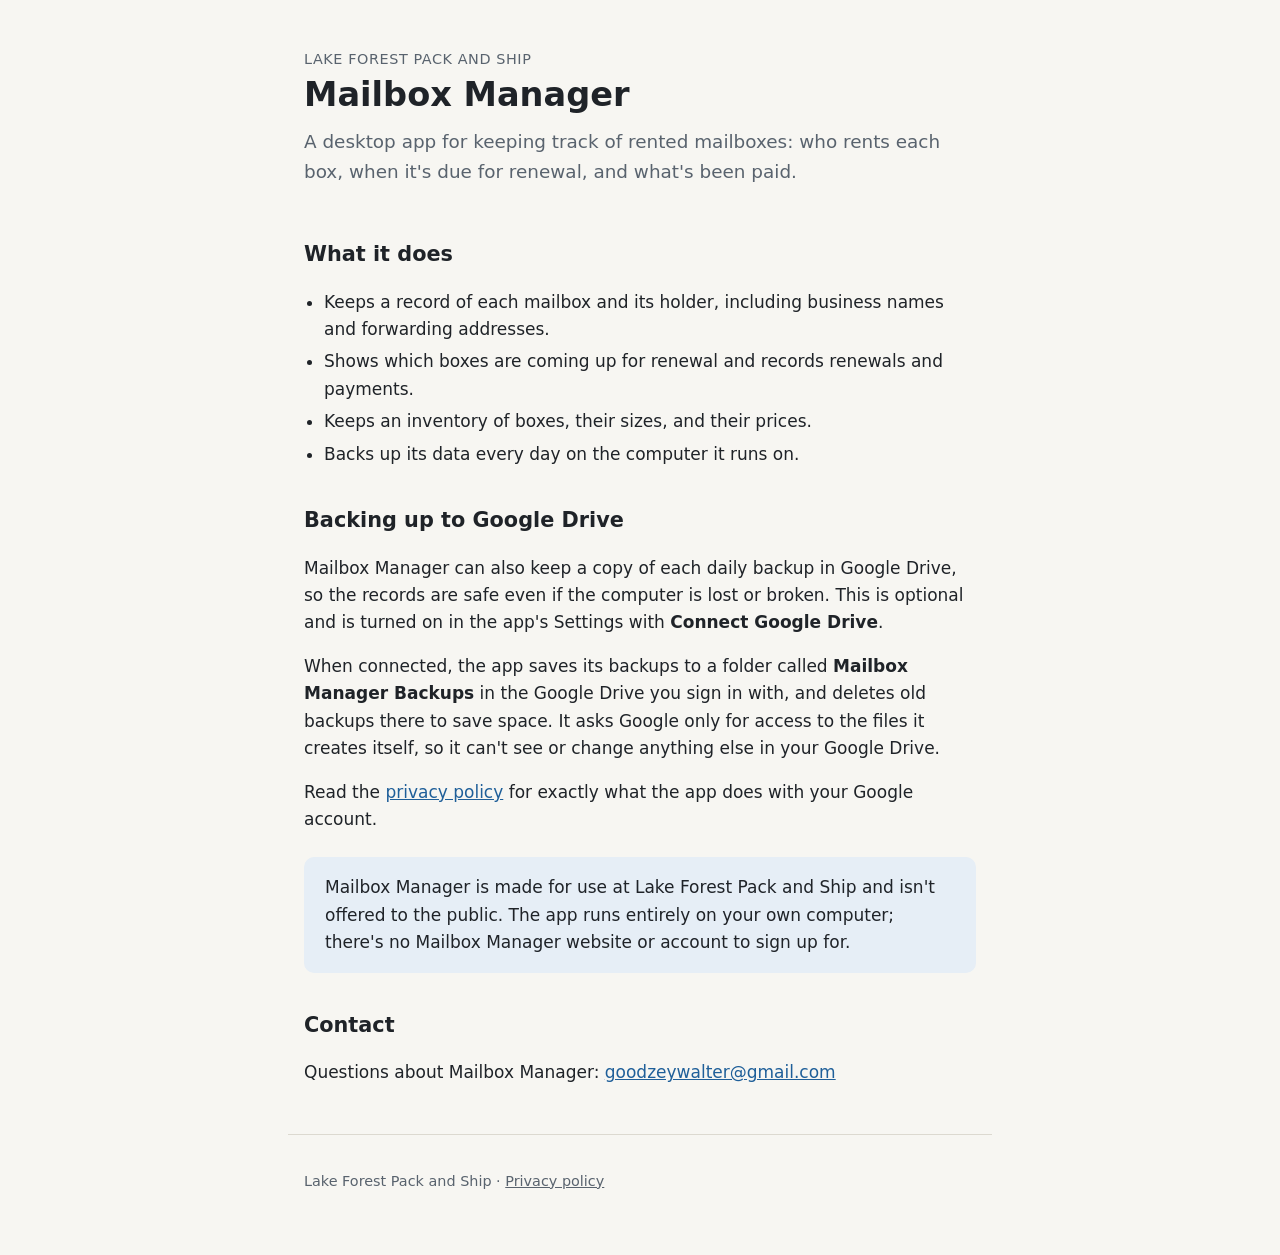
==== index.html @ 0256973f "Add home page and privacy policy Co-Authored-By: Claude Opus 5.5 <noreply@anthropic.com>" ====
<!doctype html>
<html lang="en">
<head>
  <meta charset="utf-8">
  <meta name="viewport" content="width=device-width, initial-scale=1">
  <title>Mailbox Manager</title>
  <meta name="description" content="Mailbox Manager is the desktop app Lake Forest Pack and Ship uses to keep track of its rented mailboxes.">
  <link rel="stylesheet" href="style.css">
</head>
<body>
  <header>
    <p class="brand">Lake Forest Pack and Ship</p>
    <h1>Mailbox Manager</h1>
    <p class="lead">A desktop app for keeping track of rented mailboxes: who rents each box, when it's due for renewal, and what's been paid.</p>
  </header>

  <main>
    <h2>What it does</h2>
    <ul>
      <li>Keeps a record of each mailbox and its holder, including business names and forwarding addresses.</li>
      <li>Shows which boxes are coming up for renewal and records renewals and payments.</li>
      <li>Keeps an inventory of boxes, their sizes, and their prices.</li>
      <li>Backs up its data every day on the computer it runs on.</li>
    </ul>

    <h2>Backing up to Google Drive</h2>
    <p>Mailbox Manager can also keep a copy of each daily backup in Google Drive, so the records are safe even if the computer is lost or broken. This is optional and is turned on in the app's Settings with <strong>Connect Google Drive</strong>.</p>
    <p>When connected, the app saves its backups to a folder called <strong>Mailbox Manager Backups</strong> in the Google Drive you sign in with, and deletes old backups there to save space. It asks Google only for access to the files it creates itself, so it can't see or change anything else in your Google Drive.</p>
    <p>Read the <a href="privacy.html">privacy policy</a> for exactly what the app does with your Google account.</p>

    <div class="card note">
      <p>Mailbox Manager is made for use at Lake Forest Pack and Ship and isn't offered to the public. The app runs entirely on your own computer; there's no Mailbox Manager website or account to sign up for.</p>
    </div>

    <h2>Contact</h2>
    <p>Questions about Mailbox Manager: <a href="mailto:goodzeywalter@gmail.com">goodzeywalter@gmail.com</a></p>
  </main>

  <footer>
    <p>Lake Forest Pack and Ship · <a href="privacy.html">Privacy policy</a></p>
  </footer>
</body>
</html>
---- style.css ----
:root {
  --bg: #f7f6f2;
  --surface: #ffffff;
  --text: #1f2328;
  --muted: #59636e;
  --border: #dcd9d0;
  --accent: #1f5f99;
  --accent-soft: #e6eef6;
}

@media (prefers-color-scheme: dark) {
  :root {
    --bg: #15171a;
    --surface: #1d2024;
    --text: #e6e6e3;
    --muted: #a0a6ad;
    --border: #33373d;
    --accent: #7cb3e8;
    --accent-soft: #1f2b38;
  }
}

* {
  box-sizing: border-box;
}

body {
  margin: 0;
  background: var(--bg);
  color: var(--text);
  font: 17px/1.6 system-ui, -apple-system, "Segoe UI", Roboto, sans-serif;
}

header,
main,
footer {
  max-width: 44rem;
  margin: 0 auto;
  padding: 0 16px;
}

header {
  padding-top: 3rem;
  padding-bottom: 1rem;
}

.brand {
  color: var(--muted);
  font-size: 0.9rem;
  letter-spacing: 0.04em;
  text-transform: uppercase;
  margin: 0 0 0.25rem;
}

h1 {
  font-size: 2.1rem;
  line-height: 1.2;
  margin: 0 0 0.75rem;
}

h2 {
  font-size: 1.3rem;
  margin: 2.25rem 0 0.5rem;
}

.lead {
  font-size: 1.15rem;
  color: var(--muted);
  margin: 0;
}

a {
  color: var(--accent);
}

.card {
  background: var(--surface);
  border: 1px solid var(--border);
  border-radius: 10px;
  padding: 1rem 1.25rem;
  margin: 1.5rem 0;
}

.card p:first-child {
  margin-top: 0;
}

.card p:last-child {
  margin-bottom: 0;
}

.note {
  background: var(--accent-soft);
  border-color: transparent;
}

ul {
  padding-left: 1.25rem;
}

li + li {
  margin-top: 0.35rem;
}

code {
  font-size: 0.9em;
  overflow-wrap: anywhere;
}

footer {
  margin-top: 3rem;
  padding-top: 1.25rem;
  padding-bottom: 3rem;
  border-top: 1px solid var(--border);
  color: var(--muted);
  font-size: 0.9rem;
}

footer a {
  color: inherit;
}
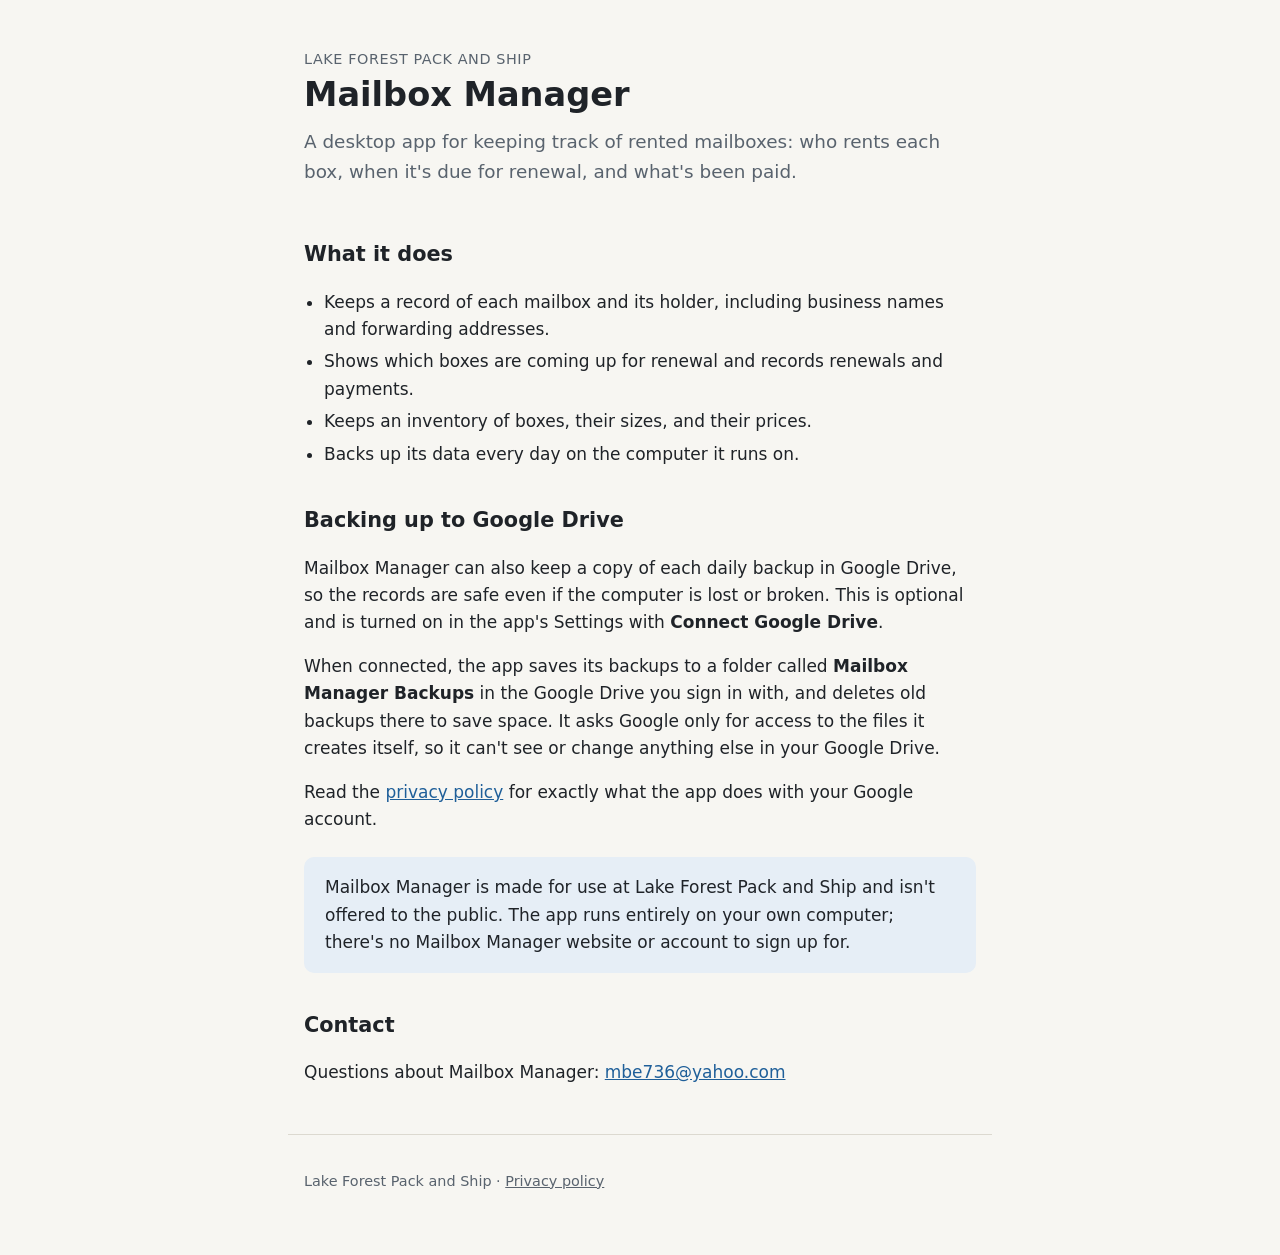
==== commit e4443673: "Use the business support email Co-Authored-By: Claude Opus 5.5 <noreply@anthropic.com>" ====
--- a/index.html
+++ b/index.html
@@ -33,7 +33,7 @@
     </div>
 
     <h2>Contact</h2>
-    <p>Questions about Mailbox Manager: <a href="mailto:goodzeywalter@gmail.com">goodzeywalter@gmail.com</a></p>
+    <p>Questions about Mailbox Manager: <a href="mailto:mbe736@yahoo.com">mbe736@yahoo.com</a></p>
   </main>
 
   <footer>
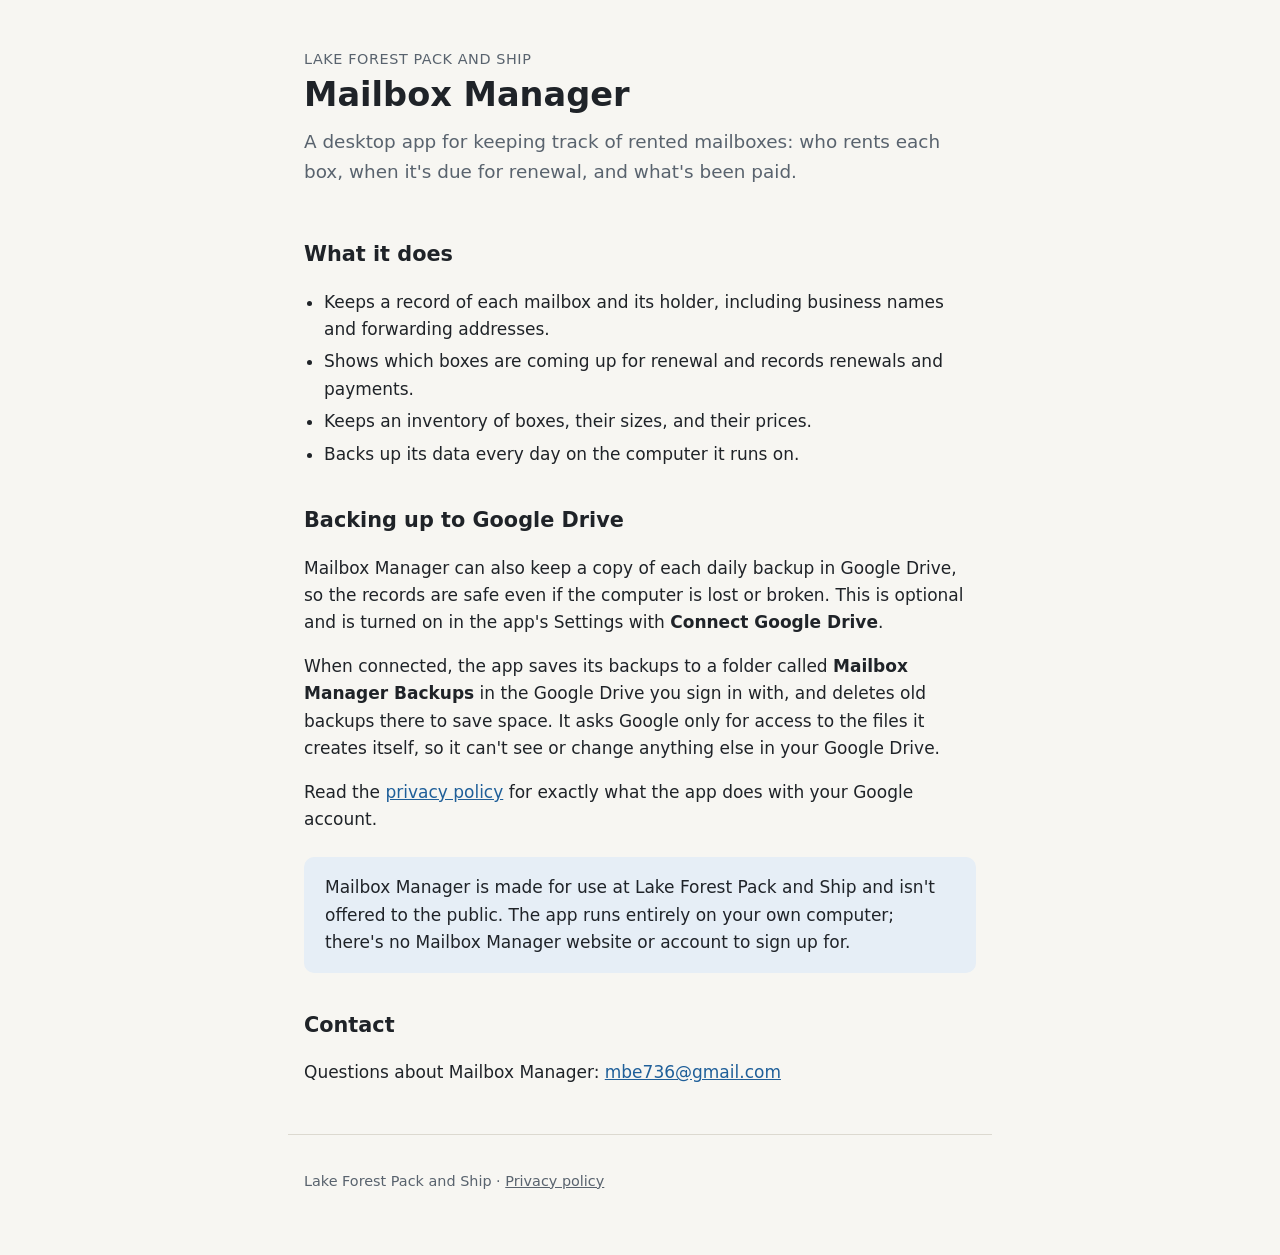
==== commit a7a2e58e: "Use the business Gmail as the support email Co-Authored-By: Claude Opus 5.5 <noreply@anthropic.com>" ====
--- a/index.html
+++ b/index.html
@@ -33,7 +33,7 @@
     </div>
 
     <h2>Contact</h2>
-    <p>Questions about Mailbox Manager: <a href="mailto:mbe736@yahoo.com">mbe736@yahoo.com</a></p>
+    <p>Questions about Mailbox Manager: <a href="mailto:mbe736@gmail.com">mbe736@gmail.com</a></p>
   </main>
 
   <footer>
